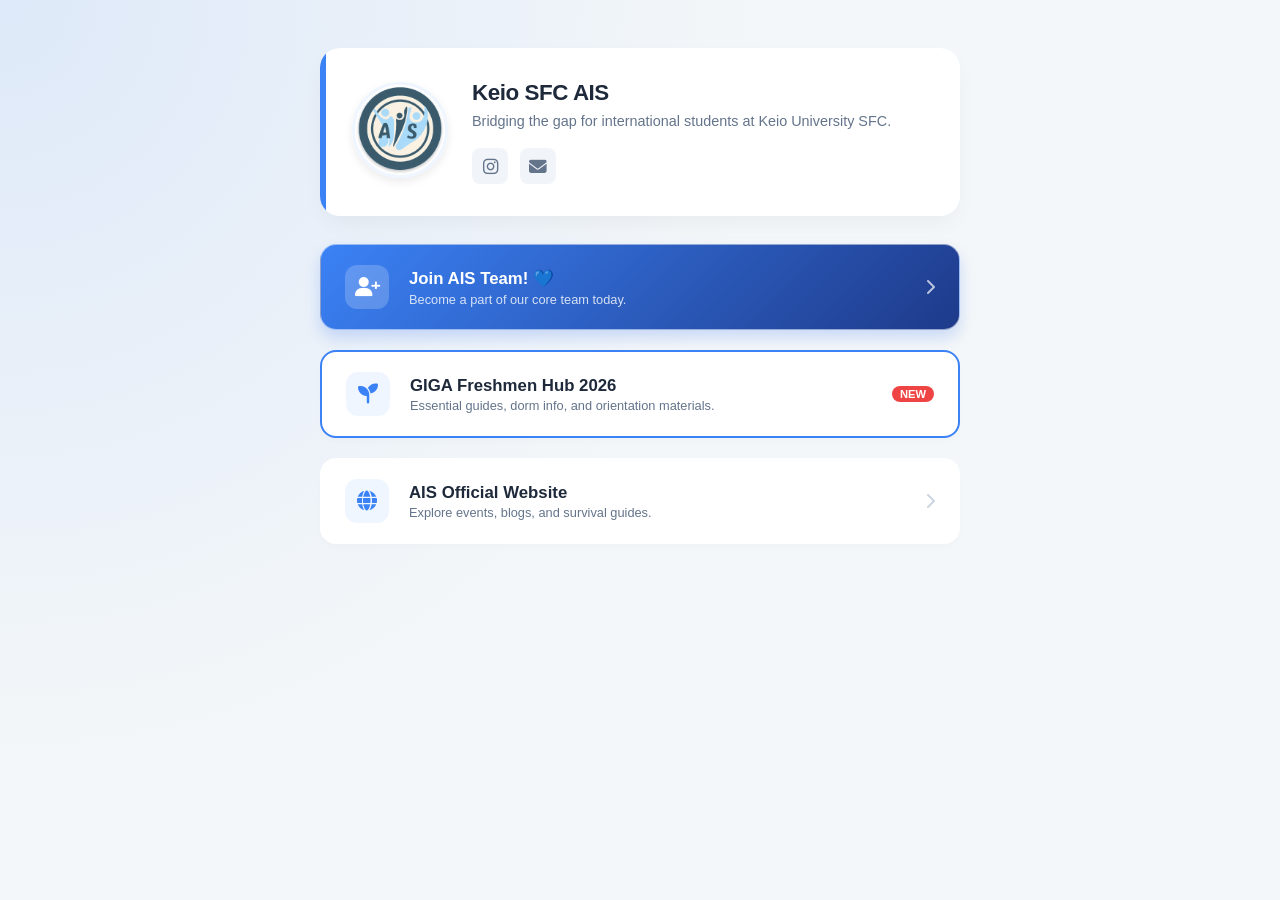
==== portal/index.html @ 6ba328a2 "Add: AIS Portal Page" ====
<!DOCTYPE html>
<html lang="en">
<head>
    <meta charset="UTF-8">
    <meta name="viewport" content="width=device-width, initial-scale=1.0">
    <link rel="icon" href="favicon.ico" />
    <title>AIS Keio SFC | Official Portal</title>
    <!-- Import font awesome -->
    <link rel="stylesheet" href="https://cdnjs.cloudflare.com/ajax/libs/font-awesome/6.4.0/css/all.min.css">
    <!-- Page css -->
    <link rel="stylesheet" href="index.css">
</head>
<body>

    <div class="portal-wrapper">
        
        <header class="profile-card">
            <div class="avatar-container">
                <img src="../img-resources/AIS-logo.png" alt="AIS Keio SFC">
            </div>
            
            <div class="profile-info">
                <h1>Keio SFC AIS</h1>
                <p>Bridging the gap for international students at Keio University SFC.</p>
                
                <div class="social-row">
                    <a href="https://www.instagram.com/aiskeiosfc" class="social-btn" aria-label="Instagram"><i class="fab fa-instagram"></i></a>
                    <!-- Abolished: -->
                    <!-- <a href="#" class="social-btn" aria-label="Twitter"><i class="fab fa-x-twitter"></i></a> -->
                    <a href="mailto:aiskeiosfc@gmail.com" class="social-btn" aria-label="Email"><i class="fas fa-envelope"></i></a>
                </div>
            </div>
        </header>

        

        <a href="https://ais-official.sfc.keio.ac.jp/hub/?page_id=75" class="link-card hero-link">
            <div class="icon-box"><i class="fas fa-user-plus"></i></div>
            <div class="text-box">
                <h3>Join AIS Team! 💙</h3>
                <p>Become a part of our core team today.</p>
            </div>
            <i class="fas fa-chevron-right arrow-icon"></i>
        </a>

        <a href="https://ais-official.sfc.keio.ac.jp/hub/?page_id=110" class="link-card freshman-card">
            <div class="icon-box"><i class="fas fa-seedling"></i></div>
            <div class="text-box">
                <h3>GIGA Freshmen Hub 2026</h3>
                <p>Essential guides, dorm info, and orientation materials.</p>
            </div>
            <span style="background: #ef4444; color: white; font-size: 0.7rem; padding: 2px 8px; border-radius: 10px; font-weight: bold;">NEW</span>
        </a>

        <!-- <a href="#" class="link-card">
            <div class="icon-box"><i class="fas fa-lightbulb"></i></div>
            <div class="text-box">
                <h3>GIGA Course Survey</h3>
                <p>Help us review courses for future freshmen.</p>
            </div>
            <i class="fas fa-chevron-right arrow-icon"></i>
        </a>

        <a href="#" class="link-card">
            <div class="icon-box"><i class="fas fa-folder-open"></i></div>
            <div class="text-box">
                <h3>Kenkyukai Participation Form</h3>
                <p>Register your research seminar status.</p>
            </div>
            <i class="fas fa-chevron-right arrow-icon"></i>
        </a> -->

        <a href="https://ais-official.sfc.keio.ac.jp/" class="link-card">
            <div class="icon-box"><i class="fas fa-globe"></i></div>
            <div class="text-box">
                <h3>AIS Official Website</h3>
                <p>Explore events, blogs, and survival guides.</p>
            </div>
            <i class="fas fa-chevron-right arrow-icon"></i>
        </a>

    </div>

</body>
</html>
---- portal/index.css ----
/* Global Var */
:root {
    /* AIS Blue */
    --brand-blue: #3b82f6;
    --brand-dark: #1e3a8a;
    --bg-color: #f4f7f9;
    --card-bg: #ffffff;
    /* Main Text */
    --text-main: #1e293b;
    /* Subt Text */
    --text-sub: #64748b;
    --border-light: #e2e8f0;
    --radius-lg: 1.25rem;
    --radius-md: 1rem;
    /* Animation */
    --transition: 0.3s cubic-bezier(0.4, 0, 0.2, 1);
}

/* Base Styles */
* {
    margin: 0;
    padding: 0;
    box-sizing: border-box;
    font-family: 'Segoe UI', Tahoma, Geneva, Verdana, sans-serif;
}

body {
    font-family: -apple-system, BlinkMacSystemFont, "Segoe UI", Roboto, "Helvetica Neue", Arial, sans-serif;
    background-color: var(--bg-color);
    background-image: radial-gradient(circle at 0% 0%, rgba(59, 130, 246, 0.12) 0%, transparent 50%);
    background-attachment: fixed;
    color: var(--text-main);
    min-height: 100vh;
    display: flex;
    justify-content: center;
    padding: 3rem 1.5rem;
    -webkit-font-smoothing: antialiased;
}

/* Layout */
.portal-wrapper {
    width: 100%;
    max-width: 640px;
    display: flex;
    flex-direction: column;
    /* Gap between all cards */
    gap: 1.25rem;
}

/* Card Design */
.profile-card {
    background: var(--card-bg);
    border-radius: var(--radius-lg);
    padding: 2rem;
    display: flex;
    align-items: center;
    gap: 1.5rem;
    box-shadow: 0 10px 25px -5px rgba(0, 0, 0, 0.05);
    position: relative;
    overflow: hidden;
    margin-bottom: 0.5rem;
}

/* Card Left Boarder Design */
.profile-card::before {
    content: '';
    position: absolute;
    left: 0;
    top: 0;
    bottom: 0;
    width: 6px;
    background: var(--brand-blue);
}

.avatar-container {
    flex-shrink: 0;
}

.avatar-container img {
    width: 96px;
    height: 96px;
    border-radius: 50%;
    object-fit: cover;
    border: 3px solid #eff6ff;
    box-shadow: 0 4px 10px rgba(0, 0, 0, 0.08);
}

.profile-info {
    flex: 1;
}

.profile-info h1 {
    font-size: 1.4rem;
    font-weight: 800;
    letter-spacing: -0.02em;
    margin-bottom: 0.3rem;
}

.profile-info p {
    font-size: 0.9rem;
    color: var(--text-sub);
    line-height: 1.5;
    margin-bottom: 1rem;
}

/* SNS below the text */
.social-row {
    display: flex;
    gap: 0.75rem;
}

.social-btn {
    display: inline-flex;
    align-items: center;
    justify-content: center;
    width: 36px;
    height: 36px;
    background: #f1f5f9;
    color: var(--text-sub);
    border-radius: 0.5rem;
    text-decoration: none;
    font-size: 1.1rem;
    transition: var(--transition);
}

.social-btn:hover {
    background: var(--brand-blue);
    color: white;
    transform: translateY(-2px);
    box-shadow: 0 4px 10px rgba(59, 130, 246, 0.3);
}

/* Universal Link Cards */
.link-card {
    display: flex;
    align-items: center;
    padding: 1.25rem 1.5rem;
    background: var(--card-bg);
    border-radius: var(--radius-md);
    text-decoration: none;
    color: var(--text-main);
    transition: var(--transition);
    border: 1px solid rgba(255, 255, 255, 0.5); 
    box-shadow: 0 4px 6px -1px rgba(0, 0, 0, 0.02);
}

.link-card:hover {
    transform: translateY(-3px) scale(1.01);
    box-shadow: 0 12px 20px -5px rgba(0, 0, 0, 0.08);
    border-color: var(--border-light);
}

/* Icons */
.icon-box {
    display: flex;
    align-items: center;
    justify-content: center;
    width: 44px;
    height: 44px;
    background: #eff6ff;
    color: var(--brand-blue);
    border-radius: 0.75rem;
    font-size: 1.25rem;
    margin-right: 1.25rem;
    transition: var(--transition);
}

.link-card:hover .icon-box {
    background: var(--brand-blue);
    color: white;
}

/* Text */
.text-box {
    flex: 1;
}

.text-box h3 {
    font-size: 1.05rem;
    font-weight: 600;
    margin-bottom: 0.15rem;
}

.text-box p {
    font-size: 0.8rem;
    color: var(--text-sub);
}

/* Right Arrow in the universal card */
.arrow-icon {
    color: #cbd5e1;
    transition: var(--transition);
}

.link-card:hover .arrow-icon {
    color: var(--brand-blue);
    transform: translateX(4px);
}

/* Special Cards (hero) */
.link-card.hero-link {
    background: linear-gradient(135deg, var(--brand-blue), var(--brand-dark));
    color: white;
    box-shadow: 0 8px 15px rgba(37, 99, 235, 0.2);
}

.link-card.hero-link:hover {
    box-shadow: 0 15px 25px rgba(37, 99, 235, 0.35);
}

.link-card.hero-link .icon-box {
    background: rgba(255, 255, 255, 0.2);
    color: white;
}

.link-card.hero-link p {
    color: rgba(255, 255, 255, 0.8);
}

.link-card.hero-link .arrow-icon {
    color: rgba(255, 255, 255, 0.7);
}

/* Responsibe Design */
@media (max-width: 480px) {
    .profile-card {
        flex-direction: column;
        text-align: center;
        padding: 2rem 1.5rem;
        gap: 1rem;
    }
    .profile-card::before {
        width: 100%;
        height: 4px;
        bottom: auto;
    }
    .social-row {
        justify-content: center;
    }
}

/* Special Card Annimation */

@keyframes pulse-glow {
    0% { box-shadow: 0 0 0 0 rgba(59, 130, 246, 0.4); }
    70% { box-shadow: 0 0 0 10px rgba(59, 130, 246, 0); }
    100% { box-shadow: 0 0 0 0 rgba(59, 130, 246, 0); }
}
.freshman-card {
    border: 2px solid var(--brand-blue) !important;
    animation: pulse-glow 2s infinite;
}
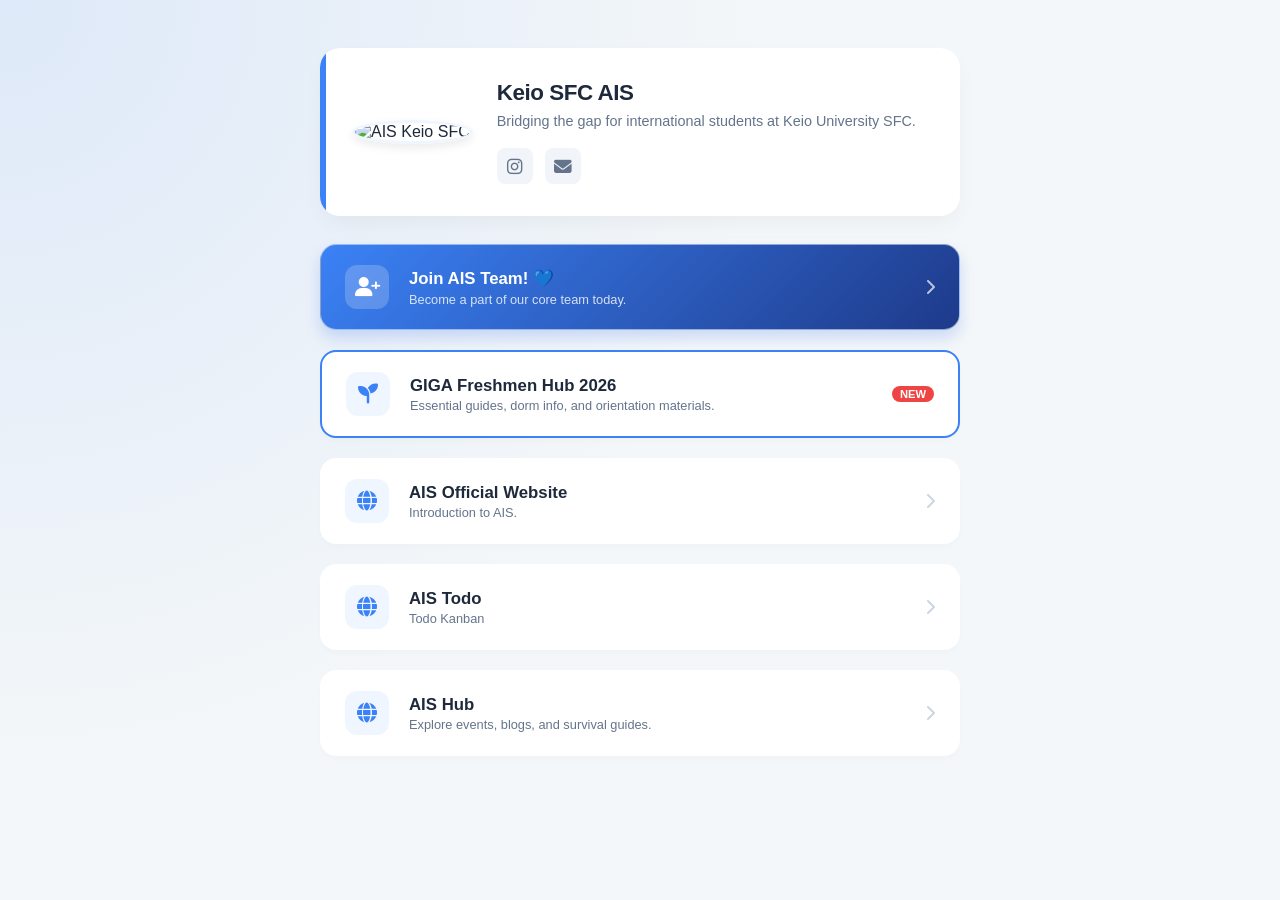
==== commit 6bbbb928: "Add: update portal page" ====
--- a/portal/index.html
+++ b/portal/index.html
@@ -13,16 +13,16 @@
 <body>
 
     <div class="portal-wrapper">
-        
+
         <header class="profile-card">
             <div class="avatar-container">
-                <img src="../img-resources/AIS-logo.png" alt="AIS Keio SFC">
+                <img src="../logo.png" alt="AIS Keio SFC">
             </div>
-            
+
             <div class="profile-info">
                 <h1>Keio SFC AIS</h1>
                 <p>Bridging the gap for international students at Keio University SFC.</p>
-                
+
                 <div class="social-row">
                     <a href="https://www.instagram.com/aiskeiosfc" class="social-btn" aria-label="Instagram"><i class="fab fa-instagram"></i></a>
                     <!-- Abolished: -->
@@ -32,7 +32,7 @@
             </div>
         </header>
 
-        
+
 
         <a href="https://ais-official.sfc.keio.ac.jp/hub/?page_id=75" class="link-card hero-link">
             <div class="icon-box"><i class="fas fa-user-plus"></i></div>
@@ -74,6 +74,24 @@
             <div class="icon-box"><i class="fas fa-globe"></i></div>
             <div class="text-box">
                 <h3>AIS Official Website</h3>
+                <p>Introduction to AIS.</p>
+            </div>
+            <i class="fas fa-chevron-right arrow-icon"></i>
+        </a>
+
+         <a href="https://ais-official.sfc.keio.ac.jp/todo/" class="link-card">
+            <div class="icon-box"><i class="fas fa-globe"></i></div>
+            <div class="text-box">
+                <h3>AIS Todo</h3>
+                <p>Todo Kanban</p>
+            </div>
+            <i class="fas fa-chevron-right arrow-icon"></i>
+        </a>
+
+         <a href="https://ais-official.sfc.keio.ac.jp/hub/" class="link-card">
+            <div class="icon-box"><i class="fas fa-globe"></i></div>
+            <div class="text-box">
+                <h3>AIS Hub</h3>
                 <p>Explore events, blogs, and survival guides.</p>
             </div>
             <i class="fas fa-chevron-right arrow-icon"></i>
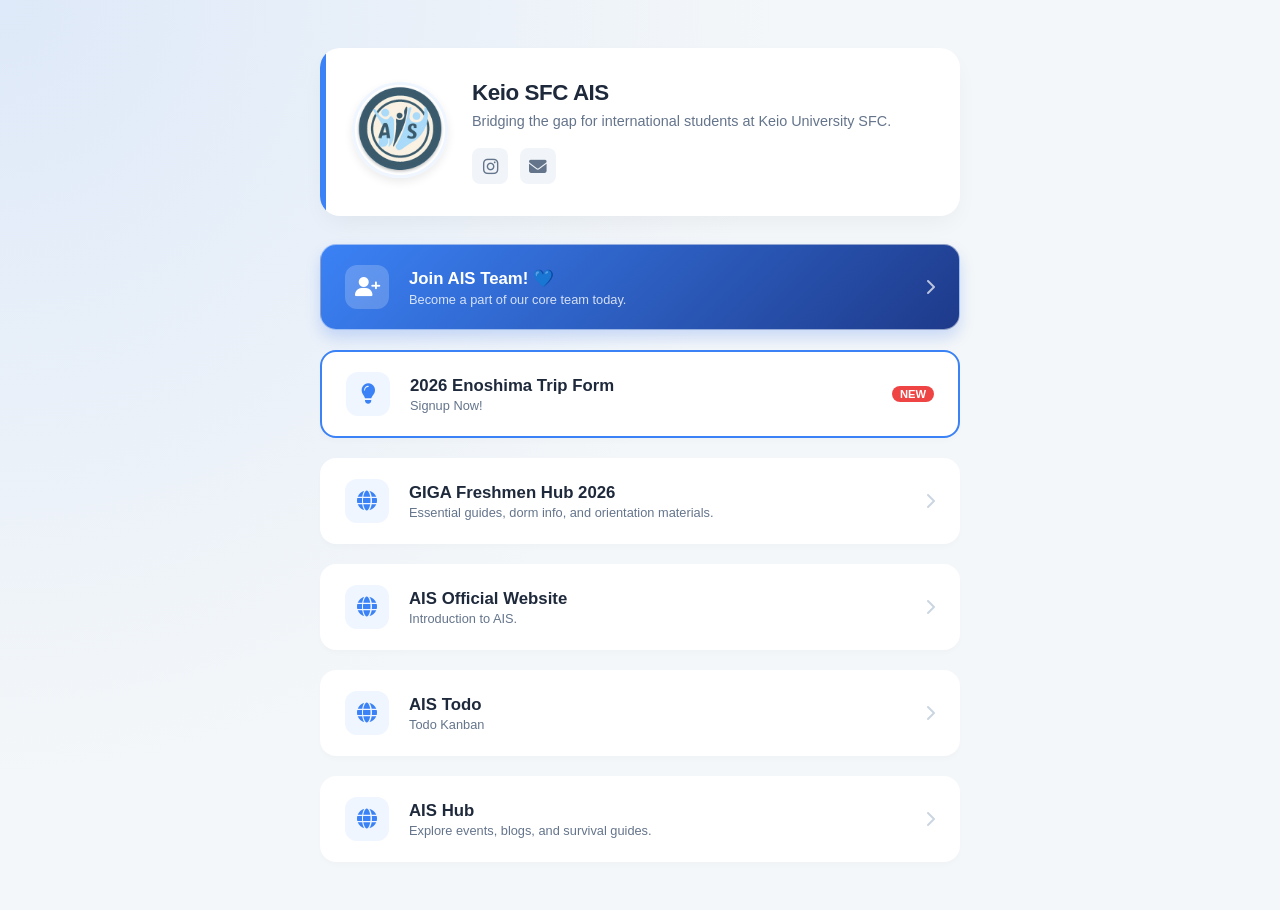
==== commit 138b97c7: "update: portal for registration of AIS trip 2026" ====
--- a/portal/index.html
+++ b/portal/index.html
@@ -16,7 +16,7 @@
 
         <header class="profile-card">
             <div class="avatar-container">
-                <img src="../logo.png" alt="AIS Keio SFC">
+                <img src="../img-resources/AIS-logo.png" alt="AIS Keio SFC">
             </div>
 
             <div class="profile-info">
@@ -43,13 +43,22 @@
             <i class="fas fa-chevron-right arrow-icon"></i>
         </a>
 
-        <a href="https://ais-official.sfc.keio.ac.jp/hub/?page_id=110" class="link-card freshman-card">
-            <div class="icon-box"><i class="fas fa-seedling"></i></div>
+        <a href="https://docs.google.com/forms/d/e/1FAIpQLSd1-pWTMLevh18uKz1DgJlIpMcFaTNv_7QACqhIU7qk4BxIUA/viewform?usp=dialog" class="link-card freshman-card">
+            <div class="icon-box"><i class="fas fa-lightbulb"></i></div>
+            <div class="text-box">
+                <h3>2026 Enoshima Trip Form</h3>
+                <p>Signup Now!</p>
+            </div>
+            <span style="background: #ef4444; color: white; font-size: 0.7rem; padding: 2px 8px; border-radius: 10px; font-weight: bold;">NEW</span>
+        </a>
+
+        <a href="https://ais-official.sfc.keio.ac.jp/hub/?page_id=110" class="link-card">
+            <div class="icon-box"><i class="fas fa-globe"></i></div>
             <div class="text-box">
                 <h3>GIGA Freshmen Hub 2026</h3>
                 <p>Essential guides, dorm info, and orientation materials.</p>
             </div>
-            <span style="background: #ef4444; color: white; font-size: 0.7rem; padding: 2px 8px; border-radius: 10px; font-weight: bold;">NEW</span>
+            <i class="fas fa-chevron-right arrow-icon"></i>
         </a>
 
         <!-- <a href="#" class="link-card">
